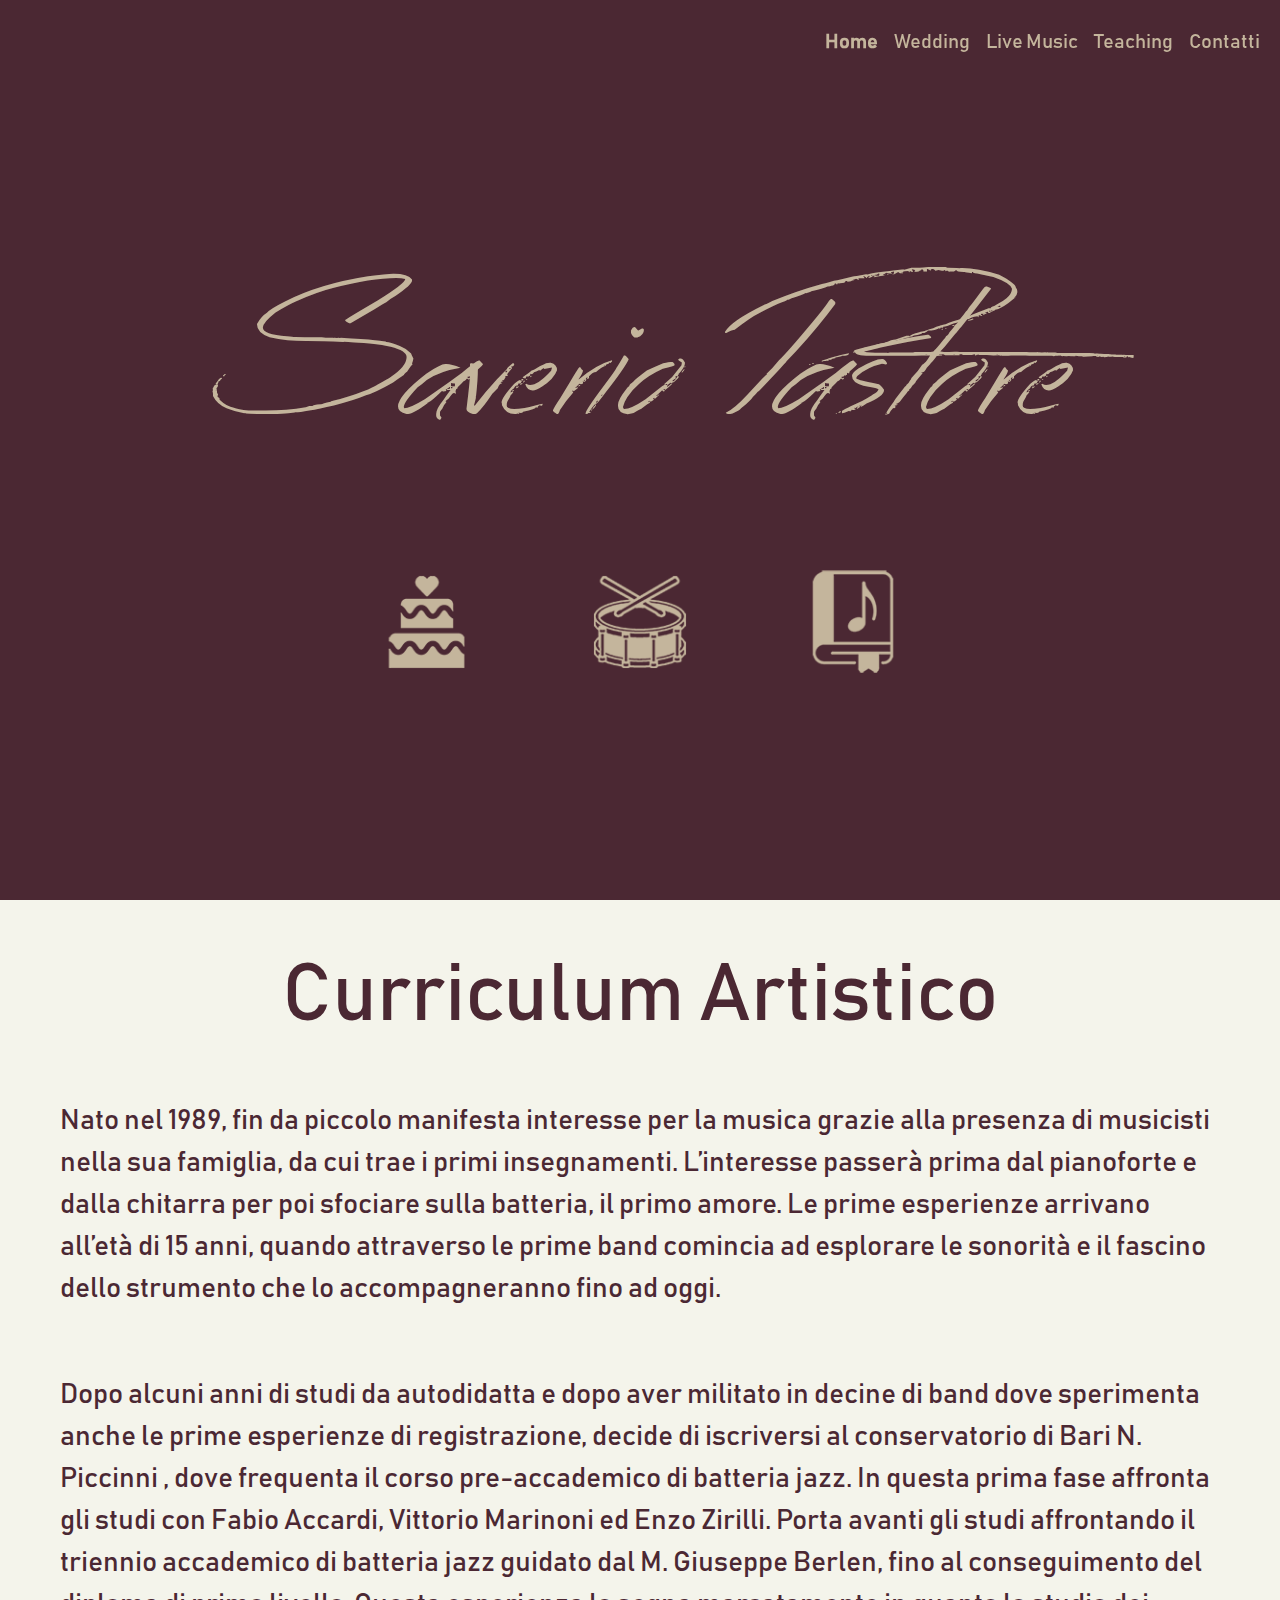
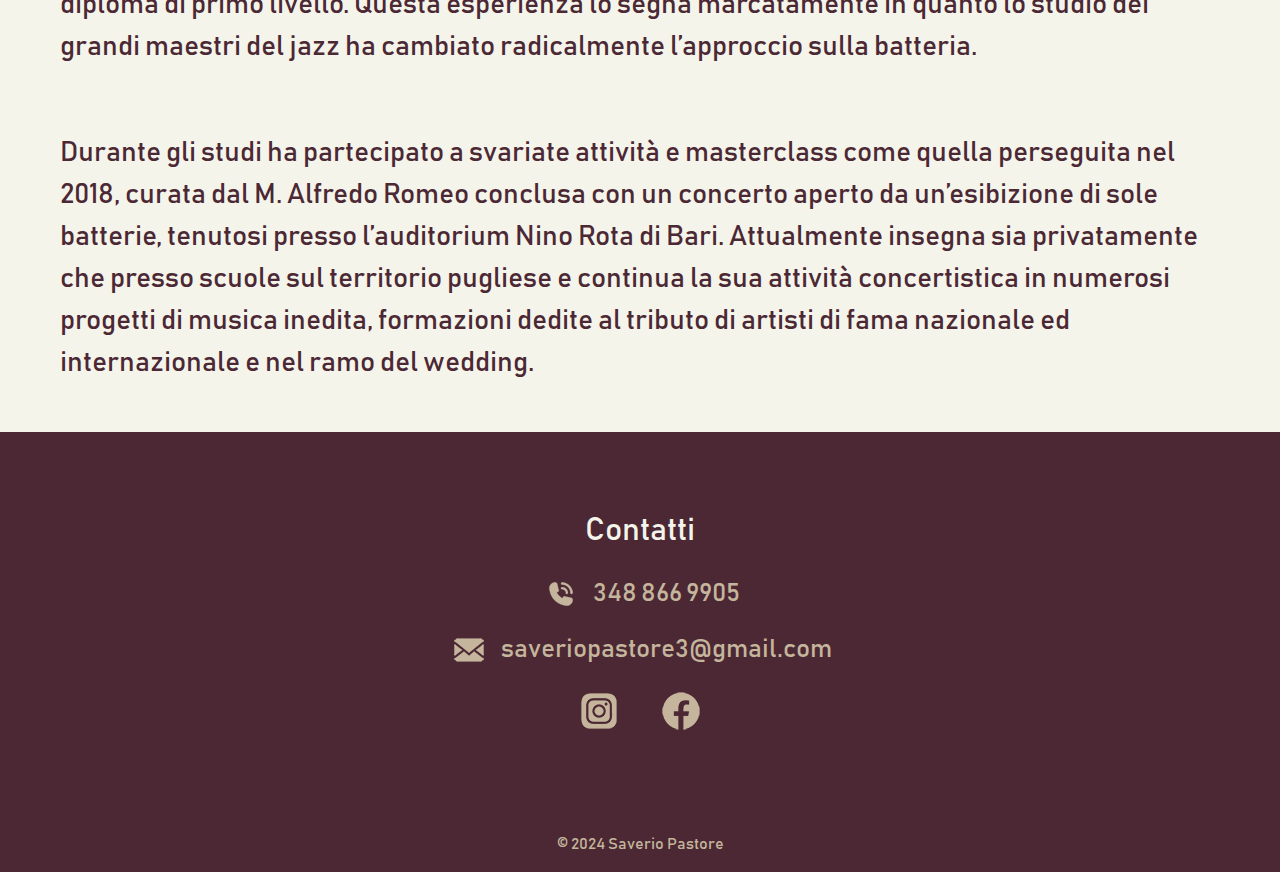
==== index.html @ 5670d7b3 "inizio miglioramento navbar (sfondo mobile)" ====
<!DOCTYPE html>
<html lang="it">
  <head>
    <meta charset="utf-8" />
    <meta name="viewport" content="width=device-width, initial-scale=1" />
    <title>Saverio Pastore</title>
    <!-- BOOTSTRAP CSS -->
    <link
      href="https://cdn.jsdelivr.net/npm/bootstrap@5.3.3/dist/css/bootstrap.min.css"
      rel="stylesheet"
      integrity="sha384-QWTKZyjpPEjISv5WaRU9OFeRpok6YctnYmDr5pNlyT2bRjXh0JMhjY6hW+ALEwIH"
      crossorigin="anonymous"
    />
    <!-- AOS CSS -->
    <link href="https://unpkg.com/aos@2.3.1/dist/aos.css" rel="stylesheet" />
    <!-- MY CSS -->
    <link rel="stylesheet" href="style.css" />
  </head>
  <body>
    <!-- NAVBAR -->
    <nav
      class="navbar navbar-expand-lg fixed-top transition"
      id="navbar"
      data-bs-theme="dark"
    >
      <div class="container-fluid">
        <a
          class="navbar-brand title transition-short fs-1 p-0 mt-2 hidden-visibility"
          id="title"
          href="#"
          >Saverio Pastore</a
        >
        <button
          class="navbar-toggler"
          type="button"
          data-bs-toggle="collapse"
          data-bs-target="#navbarSupportedContent"
          aria-controls="navbarSupportedContent"
          aria-expanded="false"
          aria-label="Toggle navigation"
        >
          <span class="navbar-toggler-icon" id="hamburger"></span>
        </button>
        <div class="collapse navbar-collapse" id="navbarSupportedContent">
          <ul class="navbar-nav ms-auto mb-2 mb-lg-0 fs-5 text-end">
            <li class="nav-item">
              <a
                class="nav-link active-custom nav-item-color transition-short"
                aria-current="page"
                href="#"
                id="home"
                >Home</a
              >
            </li>
            <li class="nav-item">
              <a class="nav-link nav-item-color transition-short" href="#"
                >Wedding</a
              >
            </li>
            <li class="nav-item">
              <a class="nav-link nav-item-color transition-short" href="#"
                >Live Music</a
              >
            </li>
            <li class="nav-item">
              <a
                class="nav-link nav-item-color transition-short"
                href="./teaching.html"
                >Teaching</a
              >
            </li>
            <li class="nav-item">
              <a
                class="nav-link nav-item-color transition-short"
                href="#contatti"
                >Contatti</a
              >
            </li>
          </ul>
        </div>
      </div>
    </nav>
    <!-- FINE NAVBAR -->
    <main>
      <!-- HEADER -->
      <header
        class="container-fluid vh-100 d-flex flex-column justify-content-center overflow-hidden"
      >
        <div class="row" data-aos="zoom-in" data-aos-duration="3000">
          <h1 class="title title-header text-center p-5">Saverio Pastore</h1>
        </div>
        <div class="row justify-content-center">
          <div
            class="col-2 h-100"
            data-aos="fade-right"
            data-aos-duration="3000"
          >
            <a href="#" class="d-flex justify-content-center"
              ><img
                src="./media/1.png"
                alt="logo torta nuziale"
                class="logo-custom transition-short"
            /></a>
          </div>
          <div class="col-2 h-100" data-aos="fade-up" data-aos-duration="3000">
            <a href="#" class="d-flex justify-content-center"
              ><img
                src="./media/2.png"
                alt="logo batteria"
                class="logo-custom transition-short"
            /></a>
          </div>
          <div
            class="col-2 h-100"
            data-aos="fade-left"
            data-aos-duration="3000"
          >
            <a href="./teaching.html" class="d-flex justify-content-center"
              ><img
                src="./media/3.png"
                alt="logo libro"
                class="logo-custom transition-short"
            /></a>
          </div>
        </div>
      </header>
      <!-- FINE HEADER -->

      <!-- CURRICULUM ARTISTICO -->
      <section class="container-fluid section-white-custom">
        <h2 class="section-title p-5">Curriculum Artistico</h2>
        <p class="px-5 section-paragraph">
          Nato nel 1989, fin da piccolo manifesta interesse per la musica grazie
          alla presenza di musicisti nella sua famiglia, da cui trae i primi
          insegnamenti. L’interesse passerà prima dal pianoforte e dalla
          chitarra per poi sfociare sulla batteria, il primo amore. Le prime
          esperienze arrivano all’età di 15 anni, quando attraverso le prime
          band comincia ad esplorare le sonorità e il fascino dello strumento
          che lo accompagneranno fino ad oggi.
        </p>
        <p class="p-5 section-paragraph">
          Dopo alcuni anni di studi da autodidatta e dopo aver militato in
          decine di band dove sperimenta anche le prime esperienze di
          registrazione, decide di iscriversi al conservatorio di Bari N.
          Piccinni , dove frequenta il corso pre-accademico di batteria jazz. In
          questa prima fase affronta gli studi con Fabio Accardi, Vittorio
          Marinoni ed Enzo Zirilli. Porta avanti gli studi affrontando il
          triennio accademico di batteria jazz guidato dal M. Giuseppe Berlen,
          fino al conseguimento del diploma di primo livello. Questa esperienza
          lo segna marcatamente in quanto lo studio dei grandi maestri del jazz
          ha cambiato radicalmente l’approccio sulla batteria.
        </p>
        <p class="px-5 pb-5 section-paragraph">
          Durante gli studi ha partecipato a svariate attività e masterclass
          come quella perseguita nel 2018, curata dal M. Alfredo Romeo conclusa
          con un concerto aperto da un’esibizione di sole batterie, tenutosi
          presso l’auditorium Nino Rota di Bari. Attualmente insegna sia
          privatamente che presso scuole sul territorio pugliese e continua la
          sua attività concertistica in numerosi progetti di musica inedita,
          formazioni dedite al tributo di artisti di fama nazionale ed
          internazionale e nel ramo del wedding.
        </p>
      </section>
      <!-- FINE CURRICULUM ARTISTICO -->
    </main>

    <!-- FOOTER -->
    <footer class="container-fluid">
      <div class="row p-5 text-md-center justify-content-evenly">
        <h3 class="title-footer p-3 fs-2" id="contatti">Contatti</h3>
        <p class="p-contatti-footer">
          <img
            src="./media/phone.png"
            alt="logo telefono"
            class="logo-footer"
          />
          <a href="tel:3488669905" class="contatti-footer transition-short ms-2"
            >348 866 9905</a
          >
        </p>
        <p class="p-contatti-footer">
          <img src="./media/mail.png" alt="logo mail" class="logo-footer" />
          <a
            href="mailto:saveriopastore3@gmail.com"
            class="contatti-footer transition-short ms-2"
            >saveriopastore3@gmail.com</a
          >
        </p>
        <div class="col-12 d-flex justify-content-center">
          <a
            href="https://www.instagram.com/saveriopastore_?igsh=NGF2MHB6b3NyZGtm"
            target="_blank"
            ><img
              src="./media/instagram.png"
              alt="logo instagram"
              class="logo-social transition-short px-3"
          /></a>
          <a href="https://www.facebook.com/share/15gto9cTBA/" target="_blank"
            ><img
              src="./media/facebook.png"
              alt="logo facebook"
              class="logo-social transition-short px-3"
          /></a>
        </div>
      </div>

      <div class="row text-center mt-5">
        <p class="copyright-color">© 2024 Saverio Pastore</p>
      </div>
    </footer>
    <!-- FINE FOOTER -->

    <!-- BOOTSTRAP JS -->
    <script
      src="https://cdn.jsdelivr.net/npm/bootstrap@5.3.3/dist/js/bootstrap.bundle.min.js"
      integrity="sha384-YvpcrYf0tY3lHB60NNkmXc5s9fDVZLESaAA55NDzOxhy9GkcIdslK1eN7N6jIeHz"
      crossorigin="anonymous"
    ></script>
    <!-- AOS JS -->
    <script src="https://unpkg.com/aos@2.3.1/dist/aos.js"></script>
    <script>
      AOS.init();
    </script>
    <!-- MY JS -->
    <script src="main.js"></script>
  </body>
</html>
---- style.css ----
:root {
  --color-primary: #4b2833;
  --color-primary-transparent: #4b2833c0;
  --color-secondary: #f4f4eb;
  --color-accent: #c4b59c;
}

@font-face {
  font-family: "Across the Road";
  src: url("assets/fonts/Across_the_Road.woff2") format("woff2");
  font-weight: normal;
  font-style: normal;
}

@font-face {
  font-family: "Bahnschrift";
  src: url("assets/fonts/Bahnschrift.woff2") format("woff2");
  font-weight: normal;
  font-style: normal;
}

* {
  font-family: "Bahnschrift", sans-serif;
}

body {
  background-color: var(--color-primary);
  color: var(--color-secondary);
}

.transition {
  transition: 1.5s;
}

.transition-short {
  transition: 0.5s;
}

/* NAVBAR */
.nav-scrolled {
  margin: 5vh 10vw;
  border: 2px solid var(--color-accent);
  border-radius: 20px;
  backdrop-filter: blur(7px);
  /* background-color: rgba(0, 0, 0, 0.5); */
  background-color: var(--color-primary-transparent);
}

.title {
  font-family: "Across the Road";
  color: var(--color-accent);
}

.title:hover {
  color: var(--color-secondary);
}

.nav-item-color {
  color: var(--color-accent) !important;
}

.active-custom {
  font-weight: bold;
}

.nav-item-color:hover {
  color: var(--color-secondary) !important;
}

.nav-section-custom {
  color: var(--color-primary);
}

.nav-section-custom-2 {
  color: var(--color-accent);
}

.nav-section-custom:hover {
  color: var(--color-accent);
}

.nav-section-custom-2:hover {
  color: var(--color-secondary);
}

.hidden-visibility {
  opacity: 0;
  visibility: hidden;
  transition: opacity 0.5s ease-in-out, visibility 0s linear 0.5s;
}

.visible-visibility {
  opacity: 1;
  visibility: visible;
  transition: opacity 0.5s ease-in-out;
}

/* HEADER */
.title-header {
  font-size: 12.5rem;
}

.logo-custom {
  width: 9rem;
}

.logo-custom:hover {
  transform: scale(0.9);
}

.contatti-colore {
  color: var(--color-accent);
}

/* CV */
.section-white-custom {
  background-color: var(--color-secondary);
  color: var(--color-primary);
  min-height: 100vh;
}

.section-title {
  font-size: 5rem;
  text-align: center;
}

.section-paragraph {
  font-size: 1.75rem;
}

/* TEACHING */
.padding-top {
  padding-top: 6rem;
}

.list-custom {
  list-style: none;
}

/* FOOTER */
.title-footer {
  color: var(--color-secondary);
}
.contatti-footer {
  text-decoration: none;
  color: var(--color-accent);
}

.contatti-footer:hover {
  text-decoration: none;
  color: var(--color-secondary);
}

.p-contatti-footer {
  font-size: 1.6rem;
}

.logo-social:hover {
  transform: scale(0.9);
}

.copyright-color {
  color: var(--color-accent);
}

@media screen and (max-width: 992px) {
  /* NAVBAR */
  .nav-scrolled {
    margin: 0vh 0vw;
    border: 0px solid var(--color-accent);
    border-radius: 0px;
    backdrop-filter: blur(7px);
    background-color: var(--color-primary-transparent);
  }

  /* HEADER */
  .title-header {
    font-size: 4rem;
  }

  .logo-custom {
    width: 3rem;
  }

  /* CV */
  .section-title {
    font-size: 1.6rem;
    text-align: start;
  }

  .section-paragraph {
    font-size: 1rem;
  }

  /* FOOTER */
  .logo-footer {
    width: 30px;
  }

  .p-contatti-footer {
    font-size: 1rem;
  }
}
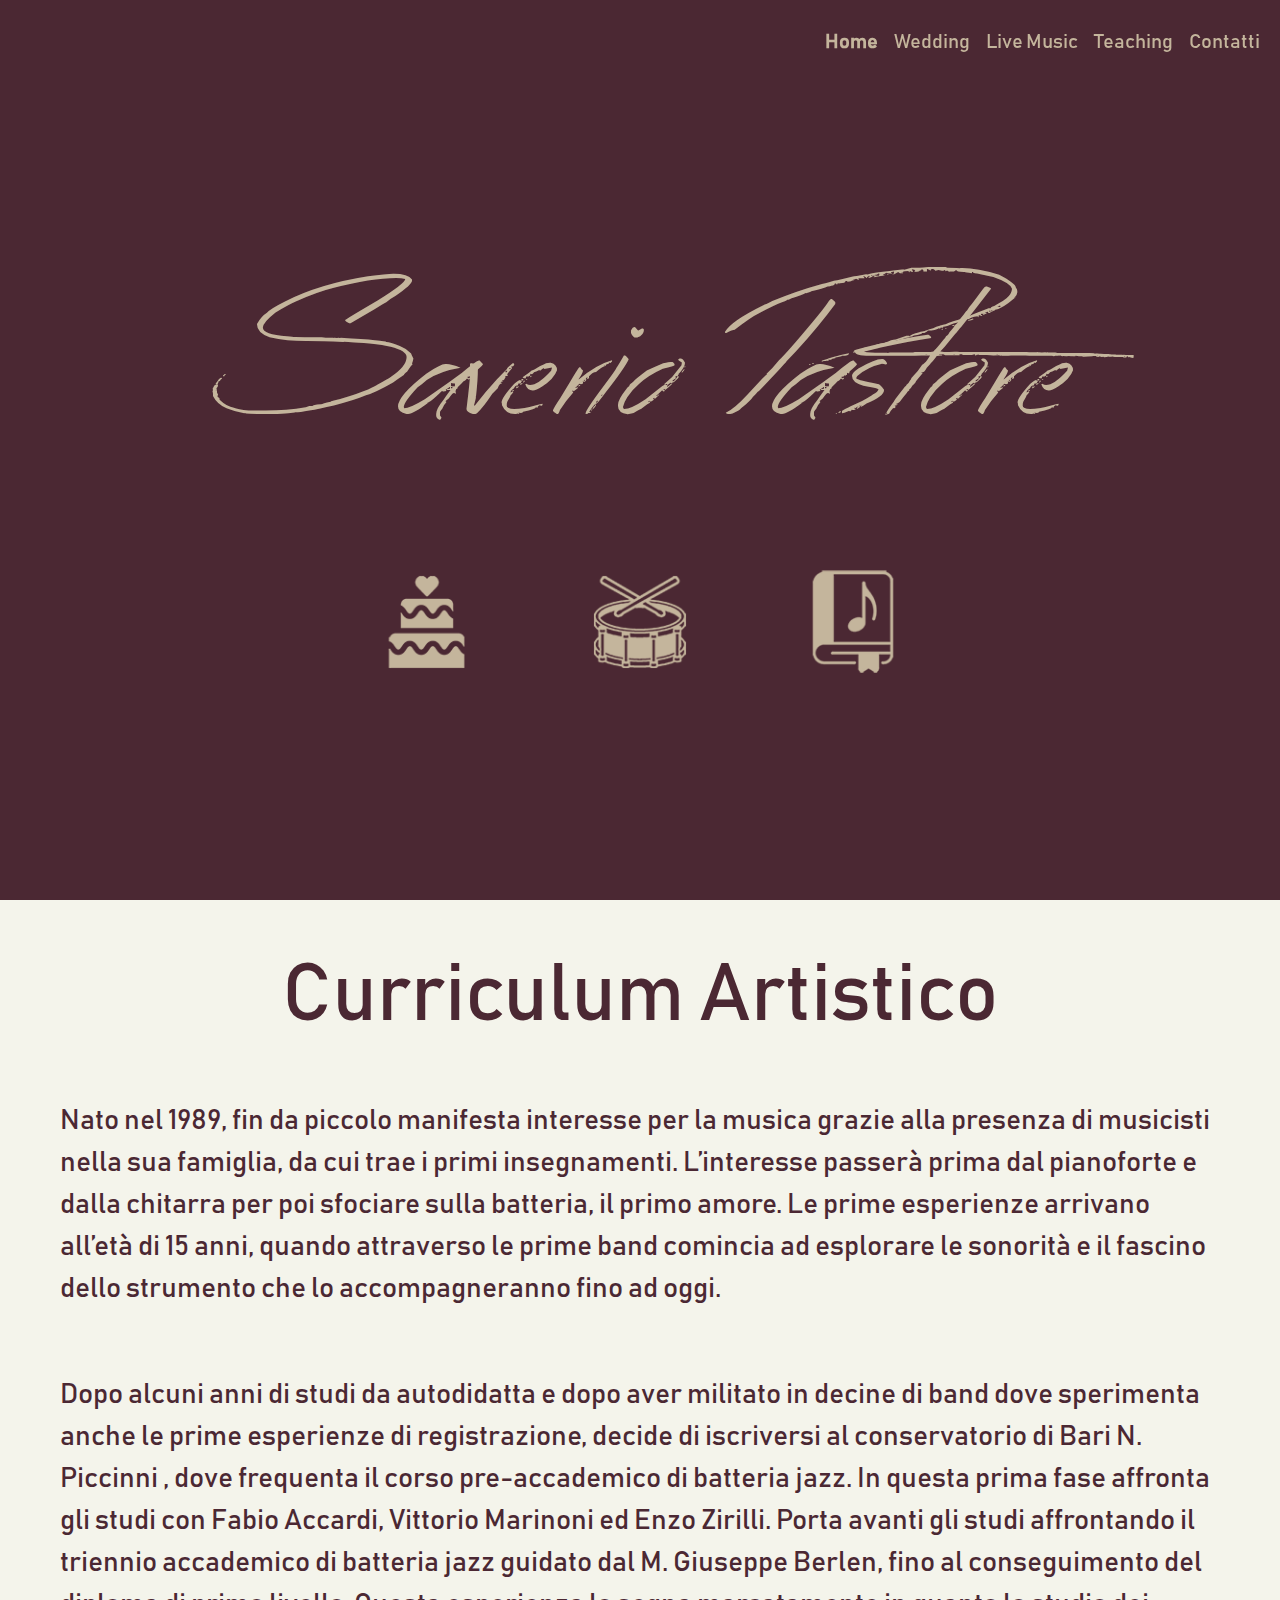
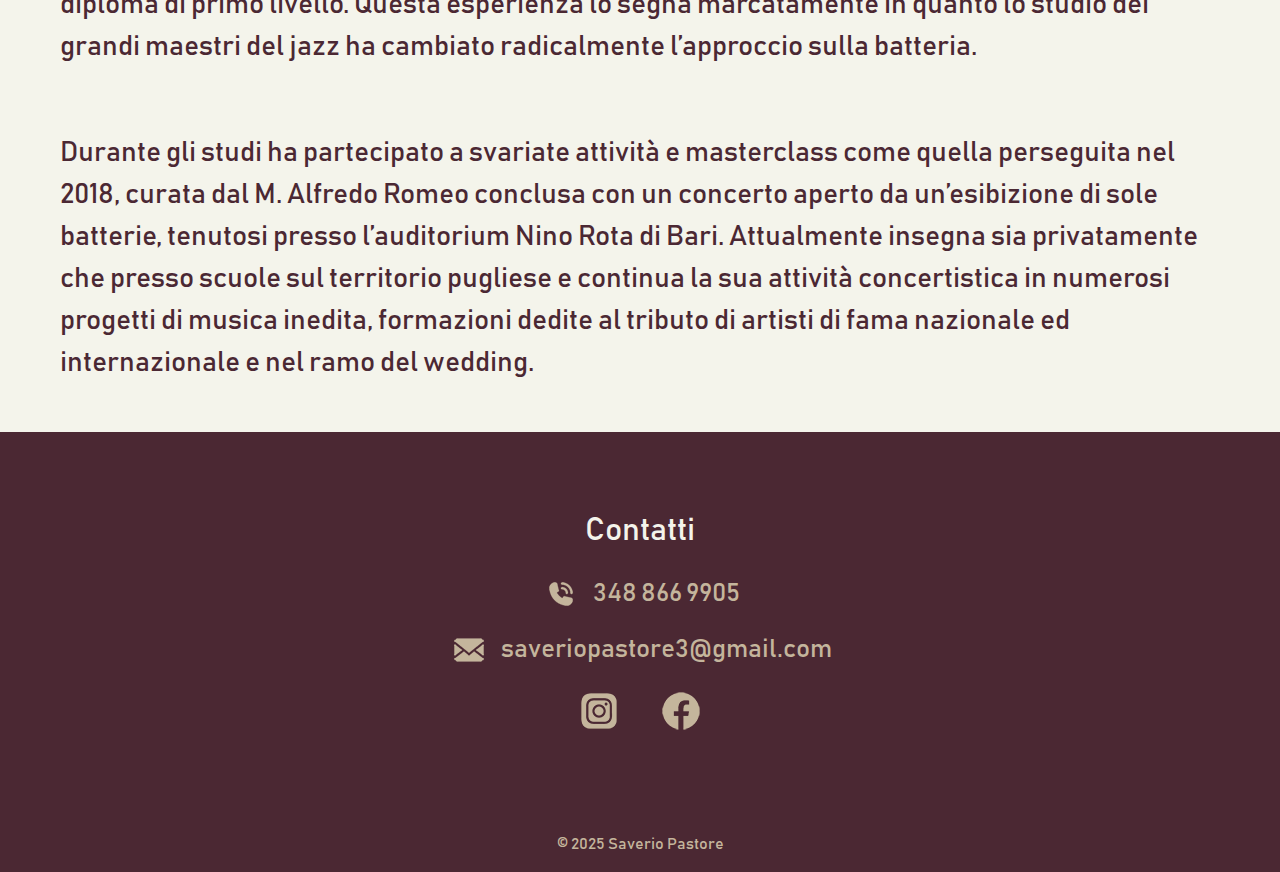
==== commit 6c07d1bb: "navbar migliorata" ====
--- a/index.html
+++ b/index.html
@@ -19,13 +19,13 @@
   <body>
     <!-- NAVBAR -->
     <nav
-      class="navbar navbar-expand-lg fixed-top transition"
+      class="navbar navbar-expand-lg navbar-home fixed-top transition"
       id="navbar"
       data-bs-theme="dark"
     >
       <div class="container-fluid">
         <a
-          class="navbar-brand title transition-short fs-1 p-0 mt-2 hidden-visibility"
+          class="navbar-brand title title-home fs-1 p-0 mt-2 hidden-visibility transition-short"
           id="title"
           href="#"
           >Saverio Pastore</a
@@ -87,7 +87,7 @@
         class="container-fluid vh-100 d-flex flex-column justify-content-center overflow-hidden"
       >
         <div class="row" data-aos="zoom-in" data-aos-duration="3000">
-          <h1 class="title title-header text-center p-5">Saverio Pastore</h1>
+          <h1 class="title-header text-center p-5">Saverio Pastore</h1>
         </div>
         <div class="row justify-content-center">
           <div
@@ -205,7 +205,7 @@
       </div>
 
       <div class="row text-center mt-5">
-        <p class="copyright-color">© 2024 Saverio Pastore</p>
+        <p class="copyright-color">© 2025 Saverio Pastore</p>
       </div>
     </footer>
     <!-- FINE FOOTER -->
--- a/style.css
+++ b/style.css
@@ -42,45 +42,18 @@
   border: 2px solid var(--color-accent);
   border-radius: 20px;
   backdrop-filter: blur(7px);
-  /* background-color: rgba(0, 0, 0, 0.5); */
   background-color: var(--color-primary-transparent);
 }
 
 .title {
   font-family: "Across the Road";
   color: var(--color-accent);
-}
-
-.title:hover {
-  color: var(--color-secondary);
-}
-
-.nav-item-color {
-  color: var(--color-accent) !important;
-}
-
-.active-custom {
-  font-weight: bold;
-}
-
-.nav-item-color:hover {
-  color: var(--color-secondary) !important;
-}
-
-.nav-section-custom {
-  color: var(--color-primary);
-}
-
-.nav-section-custom-2 {
-  color: var(--color-accent);
-}
-
-.nav-section-custom:hover {
-  color: var(--color-accent);
-}
-
-.nav-section-custom-2:hover {
-  color: var(--color-secondary);
+  transition: color 0.5s ease-in-out;
+}
+
+.title-home:hover {
+  color: var(--color-secondary);
+  transition: color 0.5s ease-in-out;
 }
 
 .hidden-visibility {
@@ -95,8 +68,42 @@
   transition: opacity 0.5s ease-in-out;
 }
 
+.nav-item-color {
+  color: var(--color-accent) !important;
+}
+
+.active-custom {
+  font-weight: bold;
+}
+
+.nav-item-color:hover {
+  color: var(--color-secondary) !important;
+}
+
+.nav-section-custom {
+  color: var(--color-primary);
+}
+
+.nav-section-custom-2 {
+  color: var(--color-accent);
+}
+
+.nav-section-custom:hover {
+  color: var(--color-accent);
+}
+
+.nav-section-custom-2:visited {
+  color: var(--color-accent);
+}
+
+.nav-section-custom-2:hover {
+  color: var(--color-primary);
+}
+
 /* HEADER */
 .title-header {
+  font-family: "Across the Road";
+  color: var(--color-accent);
   font-size: 12.5rem;
 }
 
@@ -173,6 +180,11 @@
     background-color: var(--color-primary-transparent);
   }
 
+  .mobile-opacity {
+    backdrop-filter: blur(7px);
+    background-color: var(--color-primary-transparent);
+  }
+
   /* HEADER */
   .title-header {
     font-size: 4rem;
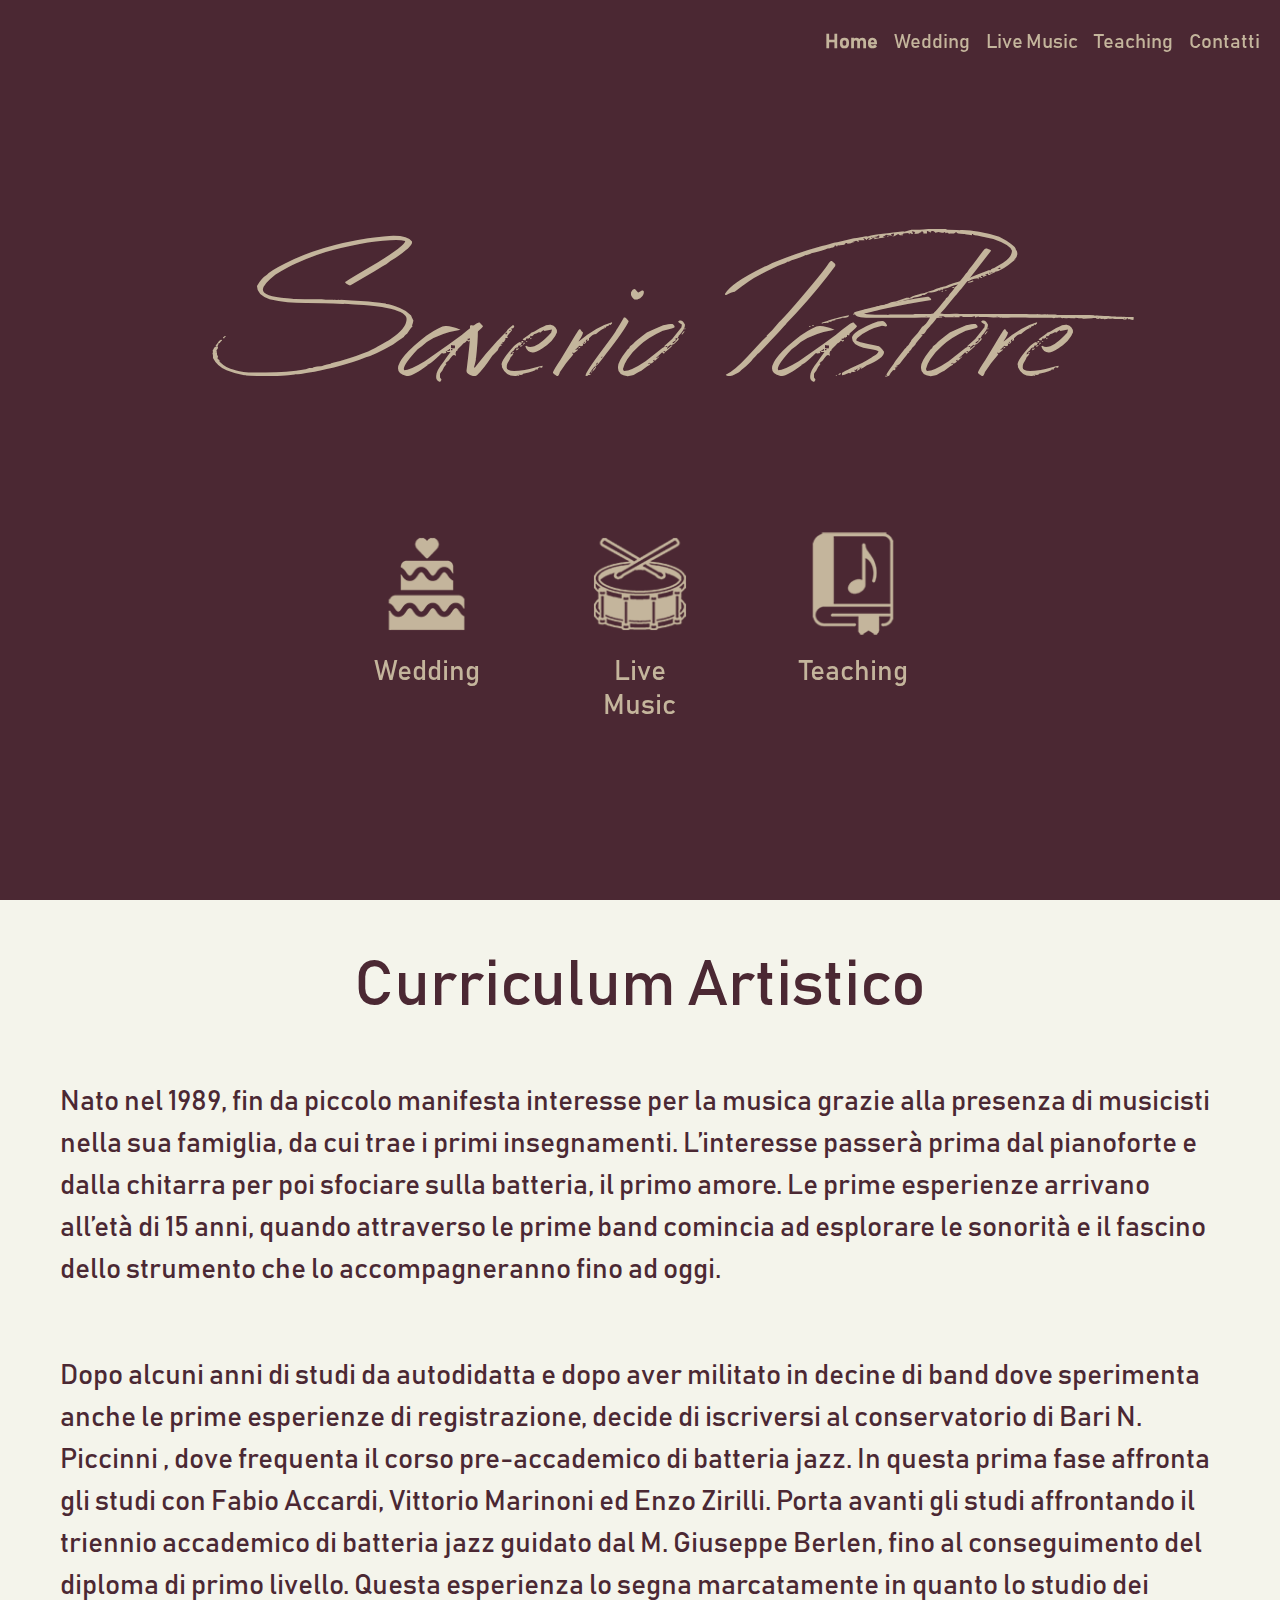
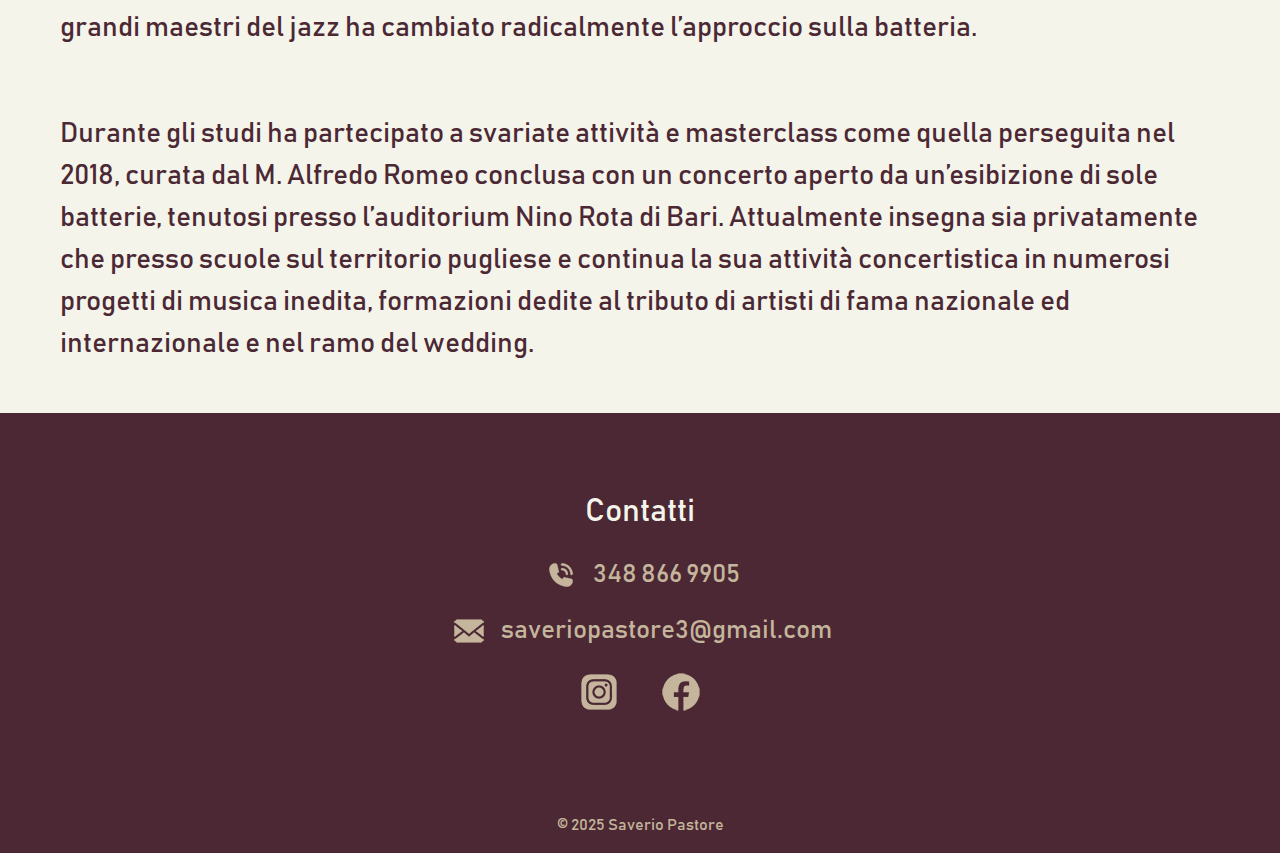
==== commit 18c3b507: "aggiunte tutte le pagine e migliorata la navbar" ====
--- a/index.html
+++ b/index.html
@@ -53,12 +53,16 @@
               >
             </li>
             <li class="nav-item">
-              <a class="nav-link nav-item-color transition-short" href="#"
+              <a
+                class="nav-link nav-item-color transition-short"
+                href="./wedding.html"
                 >Wedding</a
               >
             </li>
             <li class="nav-item">
-              <a class="nav-link nav-item-color transition-short" href="#"
+              <a
+                class="nav-link nav-item-color transition-short"
+                href="./live_music.html"
                 >Live Music</a
               >
             </li>
@@ -91,36 +95,48 @@
         </div>
         <div class="row justify-content-center">
           <div
-            class="col-2 h-100"
+            class="col-2 h-100 px-5"
             data-aos="fade-right"
             data-aos-duration="3000"
           >
-            <a href="#" class="d-flex justify-content-center"
+            <a
+              href="./wedding.html"
+              class="d-flex flex-column justify-content-center align-items-center scale-transition transition-short text-decoration-none"
               ><img
                 src="./media/1.png"
                 alt="logo torta nuziale"
-                class="logo-custom transition-short"
-            /></a>
+                class="logo-custom"
+              />
+              <h3 class="text-center title-logo">Wedding</h3>
+            </a>
           </div>
-          <div class="col-2 h-100" data-aos="fade-up" data-aos-duration="3000">
-            <a href="#" class="d-flex justify-content-center"
+          <div
+            class="col-2 h-100 px-5"
+            data-aos="fade-up"
+            data-aos-duration="3000"
+          >
+            <a
+              href="./live_music.html"
+              class="d-flex flex-column justify-content-center align-items-center scale-transition transition-short text-decoration-none"
               ><img
                 src="./media/2.png"
                 alt="logo batteria"
-                class="logo-custom transition-short"
-            /></a>
+                class="logo-custom"
+              />
+              <h3 class="text-center title-logo">Live Music</h3>
+            </a>
           </div>
           <div
-            class="col-2 h-100"
+            class="col-2 h-100 px-5"
             data-aos="fade-left"
             data-aos-duration="3000"
           >
-            <a href="./teaching.html" class="d-flex justify-content-center"
-              ><img
-                src="./media/3.png"
-                alt="logo libro"
-                class="logo-custom transition-short"
-            /></a>
+            <a
+              href="./teaching.html"
+              class="d-flex flex-column justify-content-center align-items-center scale-transition transition-short text-decoration-none"
+              ><img src="./media/3.png" alt="logo libro" class="logo-custom" />
+              <h3 class="text-center title-logo">Teaching</h3>
+            </a>
           </div>
         </div>
       </header>
--- a/style.css
+++ b/style.css
@@ -1,8 +1,10 @@
 :root {
   --color-primary: #4b2833;
   --color-primary-transparent: #4b2833c0;
+  --color-primary-transparent2: #4b283323;
   --color-secondary: #f4f4eb;
   --color-accent: #c4b59c;
+  --color-accent-transparent: #c4b59cc0;
 }
 
 @font-face {
@@ -45,6 +47,14 @@
   background-color: var(--color-primary-transparent);
 }
 
+.nav-scrolled-2 {
+  margin: 5vh 10vw;
+  border: 2px solid var(--color-accent);
+  border-radius: 20px;
+  backdrop-filter: blur(7px);
+  background-color: var(--color-primary-transparent2);
+}
+
 .title {
   font-family: "Across the Road";
   color: var(--color-accent);
@@ -93,11 +103,11 @@
 }
 
 .nav-section-custom-2:visited {
-  color: var(--color-accent);
+  color: var(--color-primary);
 }
 
 .nav-section-custom-2:hover {
-  color: var(--color-primary);
+  color: var(--color-accent);
 }
 
 /* HEADER */
@@ -111,11 +121,15 @@
   width: 9rem;
 }
 
-.logo-custom:hover {
+.scale-transition:hover {
   transform: scale(0.9);
 }
 
 .contatti-colore {
+  color: var(--color-accent);
+}
+
+.title-logo {
   color: var(--color-accent);
 }
 
@@ -127,7 +141,7 @@
 }
 
 .section-title {
-  font-size: 5rem;
+  font-size: 4rem;
   text-align: center;
 }
 
@@ -185,13 +199,23 @@
     background-color: var(--color-primary-transparent);
   }
 
+  .mobile-opacity-2 {
+    backdrop-filter: blur(7px);
+    background-color: var(--color-primary-transparent2);
+  }
+
   /* HEADER */
   .title-header {
-    font-size: 4rem;
+    font-size: 3rem;
   }
 
   .logo-custom {
     width: 3rem;
+  }
+
+  .title-logo {
+    font-size: 9px;
+    width: 100px;
   }
 
   /* CV */
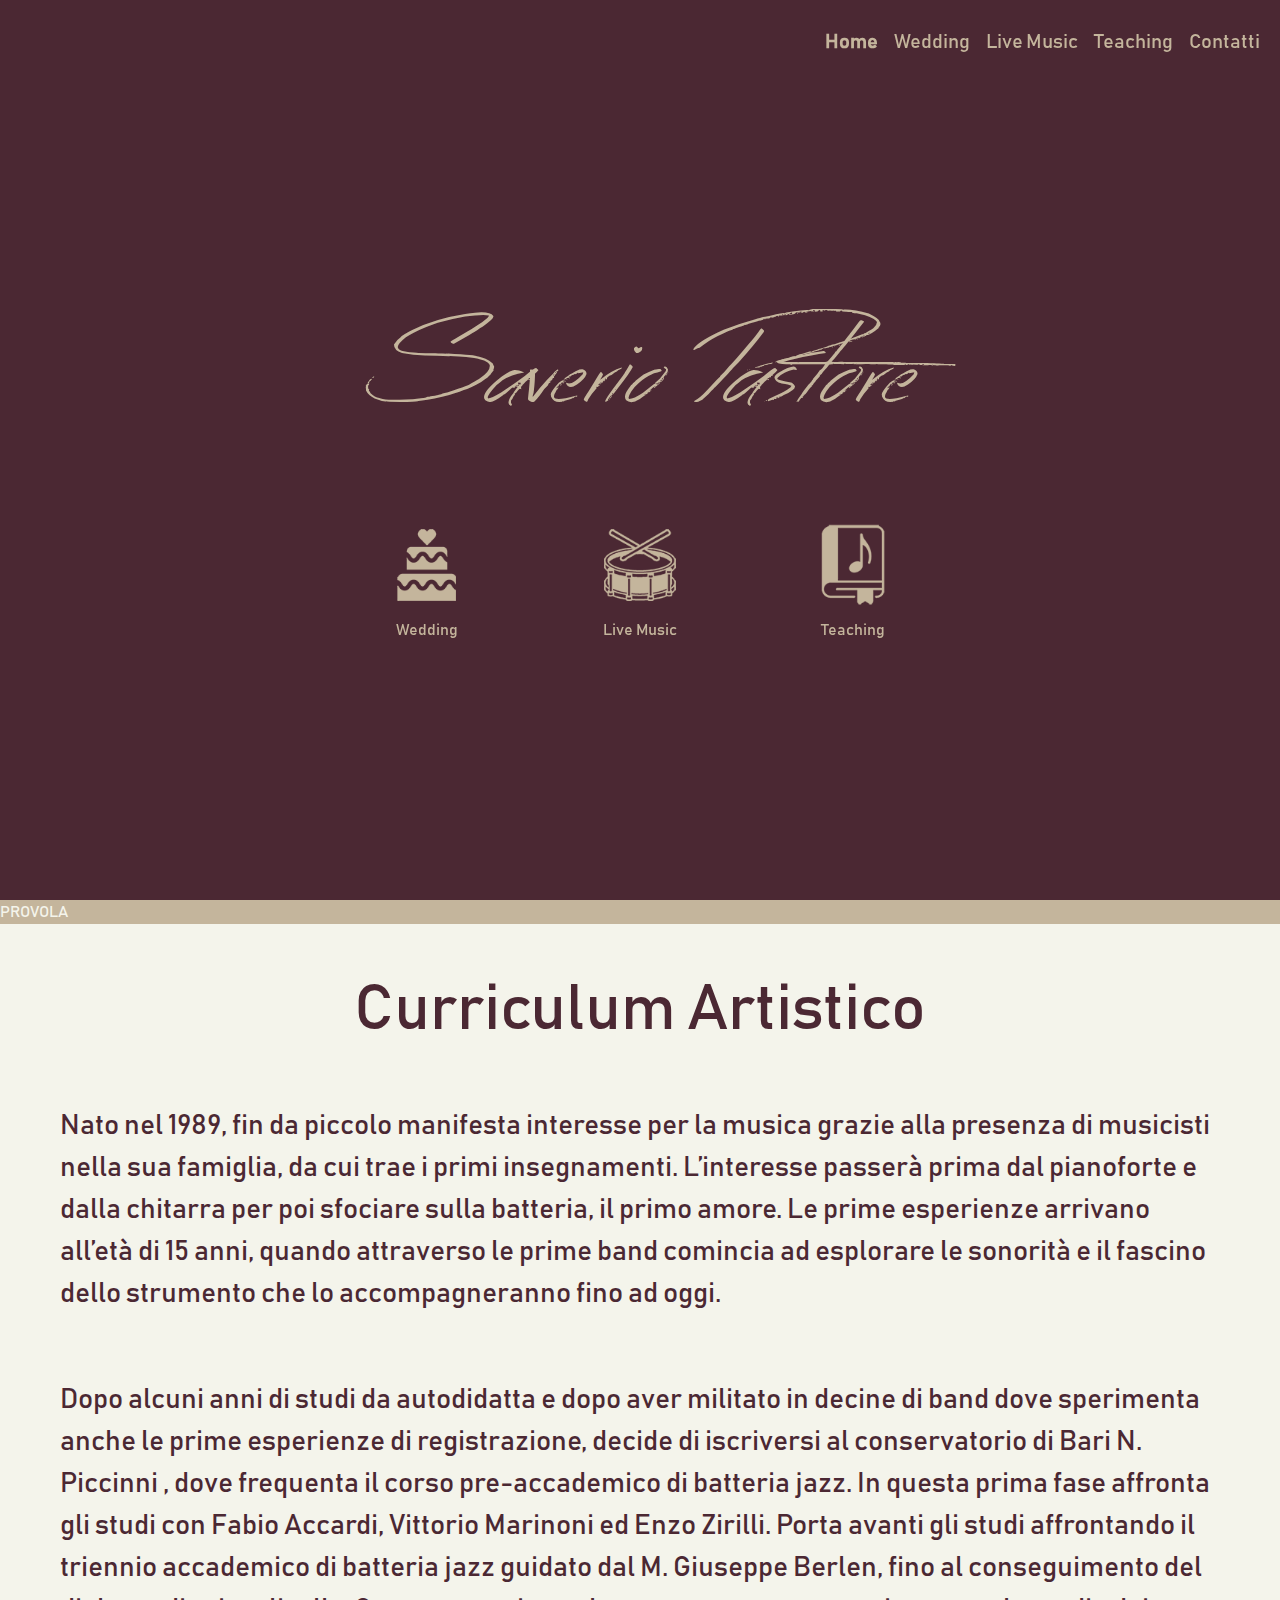
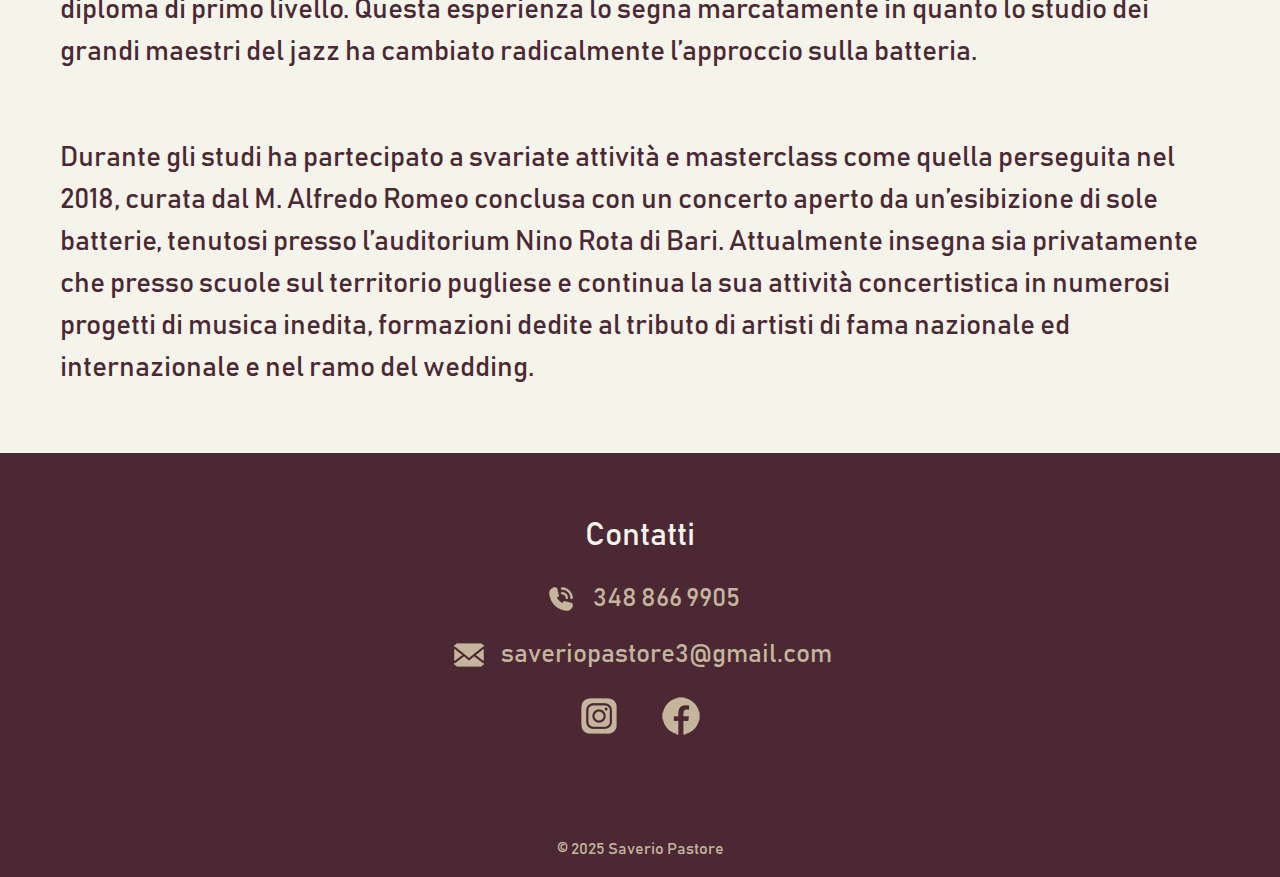
==== commit aba75da5: "modifiche effettuate col cliente" ====
--- a/index.html
+++ b/index.html
@@ -88,15 +88,15 @@
     <main>
       <!-- HEADER -->
       <header
-        class="container-fluid vh-100 d-flex flex-column justify-content-center overflow-hidden"
+        class="container-fluid vh-100 d-flex flex-column justify-content-center overflow-hidden bg-1"
       >
         <div class="row" data-aos="zoom-in" data-aos-duration="3000">
           <h1 class="title-header text-center p-5">Saverio Pastore</h1>
         </div>
         <div class="row justify-content-center">
           <div
-            class="col-2 h-100 px-5"
-            data-aos="fade-right"
+            class="col-12 col-md-2 h-md-100 px-5 m-2 m-md-0"
+            data-aos="fade-up"
             data-aos-duration="3000"
           >
             <a
@@ -111,7 +111,7 @@
             </a>
           </div>
           <div
-            class="col-2 h-100 px-5"
+            class="col-12 col-md-2 h-md-100 px-5 m-2 m-md-0"
             data-aos="fade-up"
             data-aos-duration="3000"
           >
@@ -127,8 +127,8 @@
             </a>
           </div>
           <div
-            class="col-2 h-100 px-5"
-            data-aos="fade-left"
+            class="col-12 col-md-2 h-md-100 px-5 m-2 m-md-0"
+            data-aos="fade-up"
             data-aos-duration="3000"
           >
             <a
@@ -141,6 +141,8 @@
         </div>
       </header>
       <!-- FINE HEADER -->
+
+      <div class="bg-3">PROVOLA</div>
 
       <!-- CURRICULUM ARTISTICO -->
       <section class="container-fluid section-white-custom">
@@ -181,7 +183,7 @@
     </main>
 
     <!-- FOOTER -->
-    <footer class="container-fluid">
+    <footer class="container-fluid bg-1">
       <div class="row p-5 text-md-center justify-content-evenly">
         <h3 class="title-footer p-3 fs-2" id="contatti">Contatti</h3>
         <p class="p-contatti-footer">
--- a/style.css
+++ b/style.css
@@ -26,8 +26,32 @@
 }
 
 body {
+  background-color: var(--color-secondary);
+  color: var(--color-secondary);
+}
+
+.bg-1 {
   background-color: var(--color-primary);
-  color: var(--color-secondary);
+}
+
+.bg-2 {
+  background-color: var(--color-secondary);
+}
+
+.bg-3 {
+  background-color: var(--color-accent);
+}
+
+.text-color-1 {
+  color: var(--color-primary);
+}
+
+.text-color-2 {
+  color: var(--color-secondary);
+}
+
+.text-color-3 {
+  color: var(--color-accent);
 }
 
 .transition {
@@ -114,11 +138,11 @@
 .title-header {
   font-family: "Across the Road";
   color: var(--color-accent);
-  font-size: 12.5rem;
+  font-size: 8rem;
 }
 
 .logo-custom {
-  width: 9rem;
+  width: 7rem;
 }
 
 .scale-transition:hover {
@@ -131,6 +155,7 @@
 
 .title-logo {
   color: var(--color-accent);
+  font-size: 1rem;
 }
 
 /* CV */
@@ -149,6 +174,11 @@
   font-size: 1.75rem;
 }
 
+/* WEDDING */
+.marks-video {
+  width: 80%;
+}
+
 /* TEACHING */
 .padding-top {
   padding-top: 6rem;
@@ -156,6 +186,11 @@
 
 .list-custom {
   list-style: none;
+}
+
+/* LIVE MUSIC */
+.shadow-custom {
+  box-shadow: 0px 0px 0px 2px, var(--color-primary-transparent2) 0px 0px 0px 4px;
 }
 
 /* FOOTER */
@@ -206,15 +241,15 @@
 
   /* HEADER */
   .title-header {
-    font-size: 3rem;
+    font-size: 4rem;
   }
 
   .logo-custom {
-    width: 3rem;
+    width: 7rem;
   }
 
   .title-logo {
-    font-size: 9px;
+    font-size: 1.2rem;
     width: 100px;
   }
 
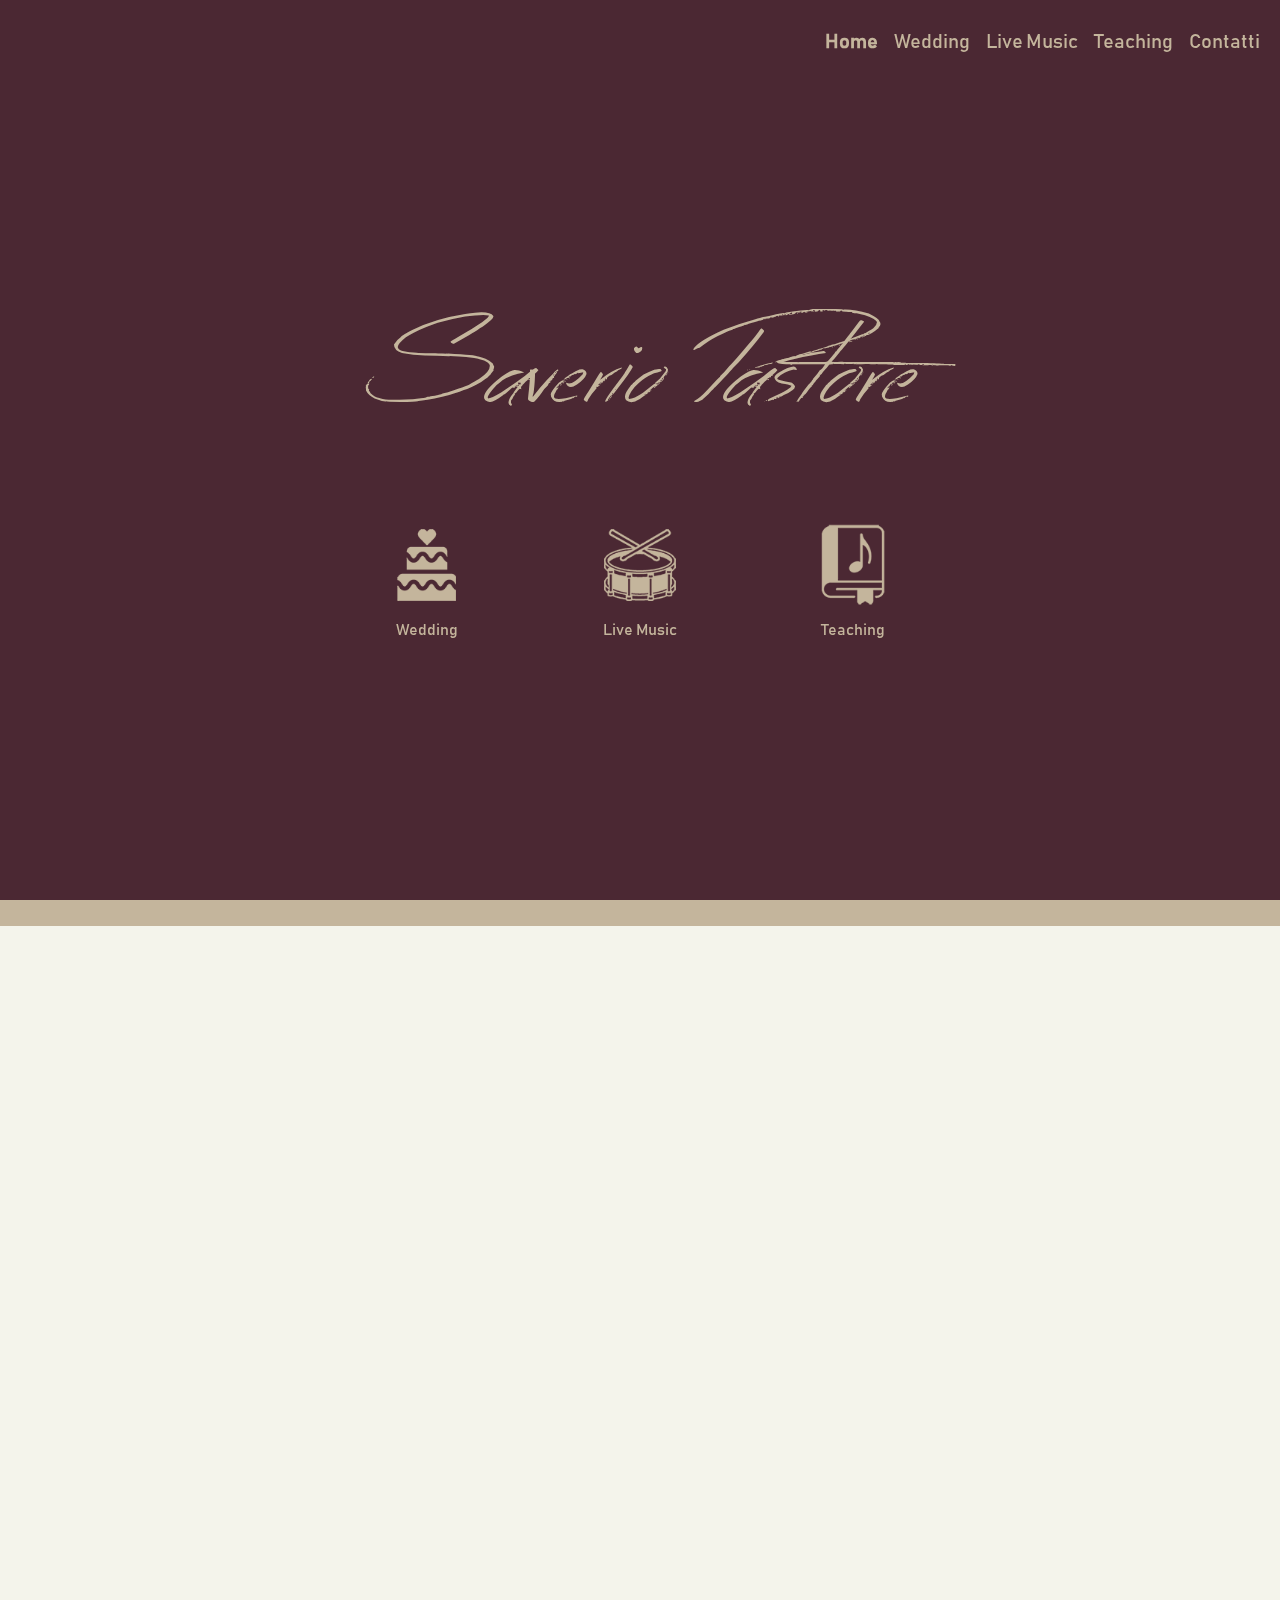
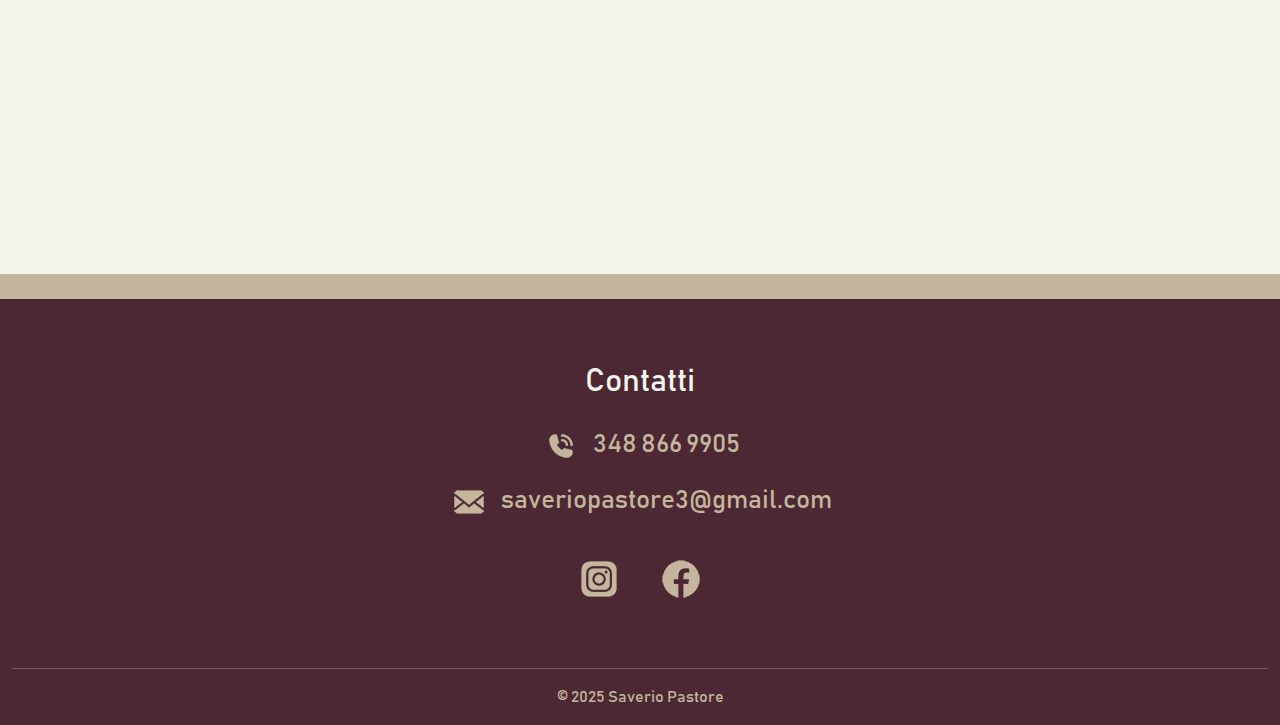
==== commit 72552e09: "finalizzata homepage e sistemato footer" ====
--- a/index.html
+++ b/index.html
@@ -142,47 +142,62 @@
       </header>
       <!-- FINE HEADER -->
 
-      <div class="bg-3">PROVOLA</div>
+      <div class="bg-3 striscia"></div>
 
       <!-- CURRICULUM ARTISTICO -->
-      <section class="container-fluid section-white-custom">
+      <section
+        class="container section-white-custom mt-md-5"
+        data-aos="fade-up"
+        data-aos-duration="3000"
+      >
         <h2 class="section-title p-5">Curriculum Artistico</h2>
-        <p class="px-5 section-paragraph">
-          Nato nel 1989, fin da piccolo manifesta interesse per la musica grazie
-          alla presenza di musicisti nella sua famiglia, da cui trae i primi
-          insegnamenti. L’interesse passerà prima dal pianoforte e dalla
-          chitarra per poi sfociare sulla batteria, il primo amore. Le prime
-          esperienze arrivano all’età di 15 anni, quando attraverso le prime
-          band comincia ad esplorare le sonorità e il fascino dello strumento
-          che lo accompagneranno fino ad oggi.
-        </p>
-        <p class="p-5 section-paragraph">
-          Dopo alcuni anni di studi da autodidatta e dopo aver militato in
-          decine di band dove sperimenta anche le prime esperienze di
-          registrazione, decide di iscriversi al conservatorio di Bari N.
-          Piccinni , dove frequenta il corso pre-accademico di batteria jazz. In
-          questa prima fase affronta gli studi con Fabio Accardi, Vittorio
-          Marinoni ed Enzo Zirilli. Porta avanti gli studi affrontando il
-          triennio accademico di batteria jazz guidato dal M. Giuseppe Berlen,
-          fino al conseguimento del diploma di primo livello. Questa esperienza
-          lo segna marcatamente in quanto lo studio dei grandi maestri del jazz
-          ha cambiato radicalmente l’approccio sulla batteria.
-        </p>
-        <p class="px-5 pb-5 section-paragraph">
-          Durante gli studi ha partecipato a svariate attività e masterclass
-          come quella perseguita nel 2018, curata dal M. Alfredo Romeo conclusa
-          con un concerto aperto da un’esibizione di sole batterie, tenutosi
-          presso l’auditorium Nino Rota di Bari. Attualmente insegna sia
-          privatamente che presso scuole sul territorio pugliese e continua la
-          sua attività concertistica in numerosi progetti di musica inedita,
-          formazioni dedite al tributo di artisti di fama nazionale ed
-          internazionale e nel ramo del wedding.
-        </p>
+        <div class="row px-5 px-md-0">
+          <div class="col-12 col-md-3 mb-5 mb-md-0">
+            <img src="./media/cv.jpg" alt="" class="img-fluid rounded" />
+          </div>
+          <div class="col-12 col-md-8 ms-md-5">
+            <p class="section-paragraph">
+              Nato nel 1989, fin da piccolo manifesta interesse per la musica
+              grazie alla presenza di musicisti nella sua famiglia, da cui trae
+              i primi insegnamenti. L’interesse passerà prima dal pianoforte e
+              dalla chitarra per poi sfociare sulla batteria, il primo amore. Le
+              prime esperienze arrivano all’età di 15 anni, quando attraverso le
+              prime band comincia ad esplorare le sonorità e il fascino dello
+              strumento che lo accompagneranno fino ad oggi.
+            </p>
+
+            <p class="py-md-5 section-paragraph">
+              Dopo alcuni anni di studi da autodidatta e dopo aver militato in
+              decine di band dove sperimenta anche le prime esperienze di
+              registrazione, decide di iscriversi al conservatorio di Bari N.
+              Piccinni , dove frequenta il corso pre-accademico di batteria
+              jazz. In questa prima fase affronta gli studi con Fabio Accardi,
+              Vittorio Marinoni ed Enzo Zirilli. Porta avanti gli studi
+              affrontando il triennio accademico di batteria jazz guidato dal M.
+              Giuseppe Berlen, fino al conseguimento del diploma di primo
+              livello. Questa esperienza lo segna marcatamente in quanto lo
+              studio dei grandi maestri del jazz ha cambiato radicalmente
+              l’approccio sulla batteria.
+            </p>
+          </div>
+
+          <p class="pb-5 section-paragraph">
+            Durante gli studi ha partecipato a svariate attività e masterclass
+            come quella perseguita nel 2018, curata dal M. Alfredo Romeo
+            conclusa con un concerto aperto da un’esibizione di sole batterie,
+            tenutosi presso l’auditorium Nino Rota di Bari. Attualmente insegna
+            sia privatamente che presso scuole sul territorio pugliese e
+            continua la sua attività concertistica in numerosi progetti di
+            musica inedita, formazioni dedite al tributo di artisti di fama
+            nazionale ed internazionale e nel ramo del wedding.
+          </p>
+        </div>
       </section>
       <!-- FINE CURRICULUM ARTISTICO -->
     </main>
 
     <!-- FOOTER -->
+    <div class="bg-3 striscia"></div>
     <footer class="container-fluid bg-1">
       <div class="row p-5 text-md-center justify-content-evenly">
         <h3 class="title-footer p-3 fs-2" id="contatti">Contatti</h3>
@@ -204,7 +219,7 @@
             >saveriopastore3@gmail.com</a
           >
         </p>
-        <div class="col-12 d-flex justify-content-center">
+        <div class="col-12 d-flex justify-content-center mt-3">
           <a
             href="https://www.instagram.com/saveriopastore_?igsh=NGF2MHB6b3NyZGtm"
             target="_blank"
@@ -221,8 +236,8 @@
           /></a>
         </div>
       </div>
-
-      <div class="row text-center mt-5">
+      <hr />
+      <div class="row text-center mt-3">
         <p class="copyright-color">© 2025 Saverio Pastore</p>
       </div>
     </footer>
--- a/style.css
+++ b/style.css
@@ -62,6 +62,10 @@
   transition: 0.5s;
 }
 
+.striscia {
+  height: 1.6rem;
+}
+
 /* NAVBAR */
 .nav-scrolled {
   margin: 5vh 10vw;
@@ -69,6 +73,7 @@
   border-radius: 20px;
   backdrop-filter: blur(7px);
   background-color: var(--color-primary-transparent);
+  max-height: 4.5rem;
 }
 
 .nav-scrolled-2 {
@@ -77,6 +82,7 @@
   border-radius: 20px;
   backdrop-filter: blur(7px);
   background-color: var(--color-primary-transparent2);
+  max-height: 4.5rem;
 }
 
 .title {
@@ -146,7 +152,7 @@
 }
 
 .scale-transition:hover {
-  transform: scale(0.9);
+  transform: scale(1.1);
 }
 
 .contatti-colore {
@@ -166,12 +172,12 @@
 }
 
 .section-title {
-  font-size: 4rem;
+  font-size: 3rem;
   text-align: center;
 }
 
 .section-paragraph {
-  font-size: 1.75rem;
+  font-size: 1.25rem;
 }
 
 /* WEDDING */
@@ -256,7 +262,6 @@
   /* CV */
   .section-title {
     font-size: 1.6rem;
-    text-align: start;
   }
 
   .section-paragraph {
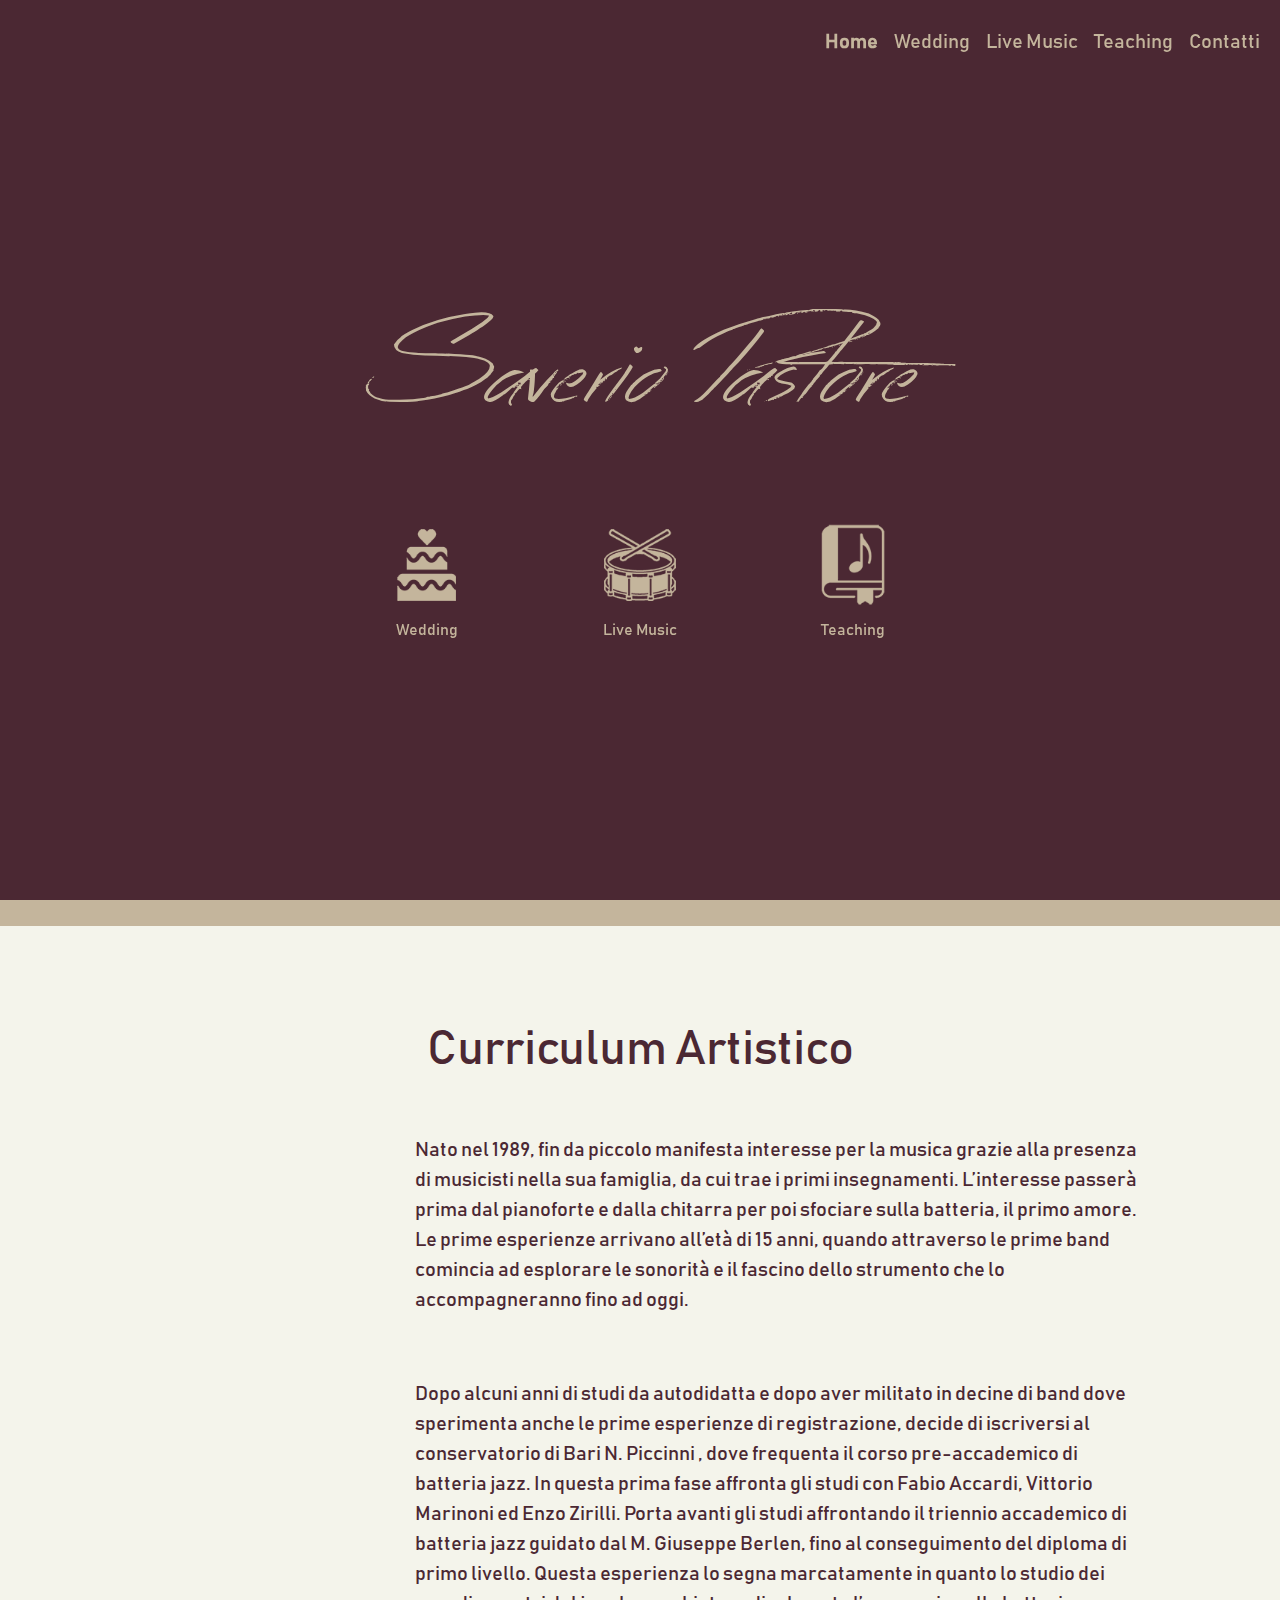
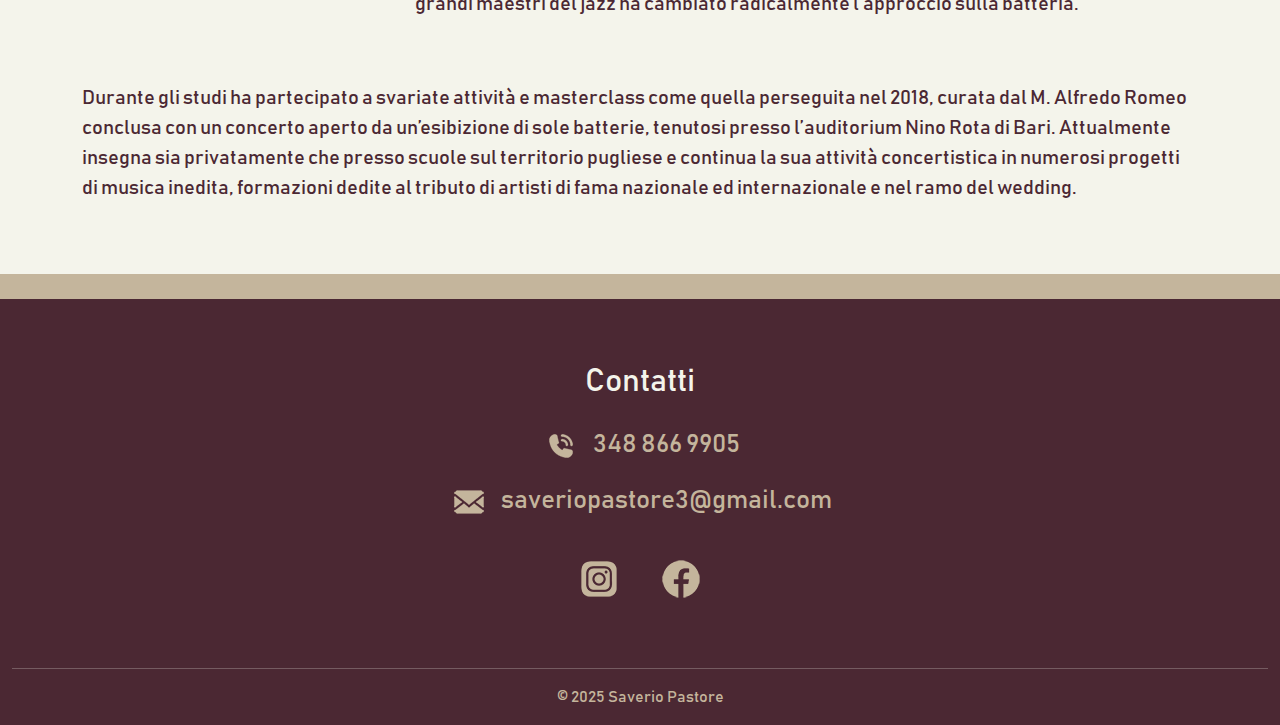
==== commit d65d624b: "sezione live music responsiva" ====
--- a/index.html
+++ b/index.html
@@ -145,14 +145,14 @@
       <div class="bg-3 striscia"></div>
 
       <!-- CURRICULUM ARTISTICO -->
-      <section
-        class="container section-white-custom mt-md-5"
-        data-aos="fade-up"
-        data-aos-duration="3000"
-      >
+      <section class="container section-white-custom mt-md-5">
         <h2 class="section-title p-5">Curriculum Artistico</h2>
         <div class="row px-5 px-md-0">
-          <div class="col-12 col-md-3 mb-5 mb-md-0">
+          <div
+            class="col-12 col-md-3 mb-5 mb-md-0"
+            data-aos="fade-right"
+            data-aos-duration="3000"
+          >
             <img src="./media/cv.jpg" alt="" class="img-fluid rounded" />
           </div>
           <div class="col-12 col-md-8 ms-md-5">
--- a/style.css
+++ b/style.css
@@ -181,6 +181,10 @@
 }
 
 /* WEDDING */
+.loghi-marks {
+  width: 10rem;
+}
+
 .marks-video {
   width: 80%;
 }
@@ -196,7 +200,11 @@
 
 /* LIVE MUSIC */
 .shadow-custom {
-  box-shadow: 0px 0px 0px 2px, var(--color-primary-transparent2) 0px 0px 0px 4px;
+  box-shadow: 0px 0px 0px 1px, var(--color-primary) 0px 0px 0px 2px;
+}
+
+.img-cont-custom {
+  height: 20rem;
 }
 
 /* FOOTER */
@@ -233,6 +241,7 @@
     border-radius: 0px;
     backdrop-filter: blur(7px);
     background-color: var(--color-primary-transparent);
+    max-height: fit-content;
   }
 
   .mobile-opacity {
@@ -268,6 +277,11 @@
     font-size: 1rem;
   }
 
+  /* LIVE MUSIC */
+  .img-cont-custom {
+    height: auto;
+  }
+
   /* FOOTER */
   .logo-footer {
     width: 30px;
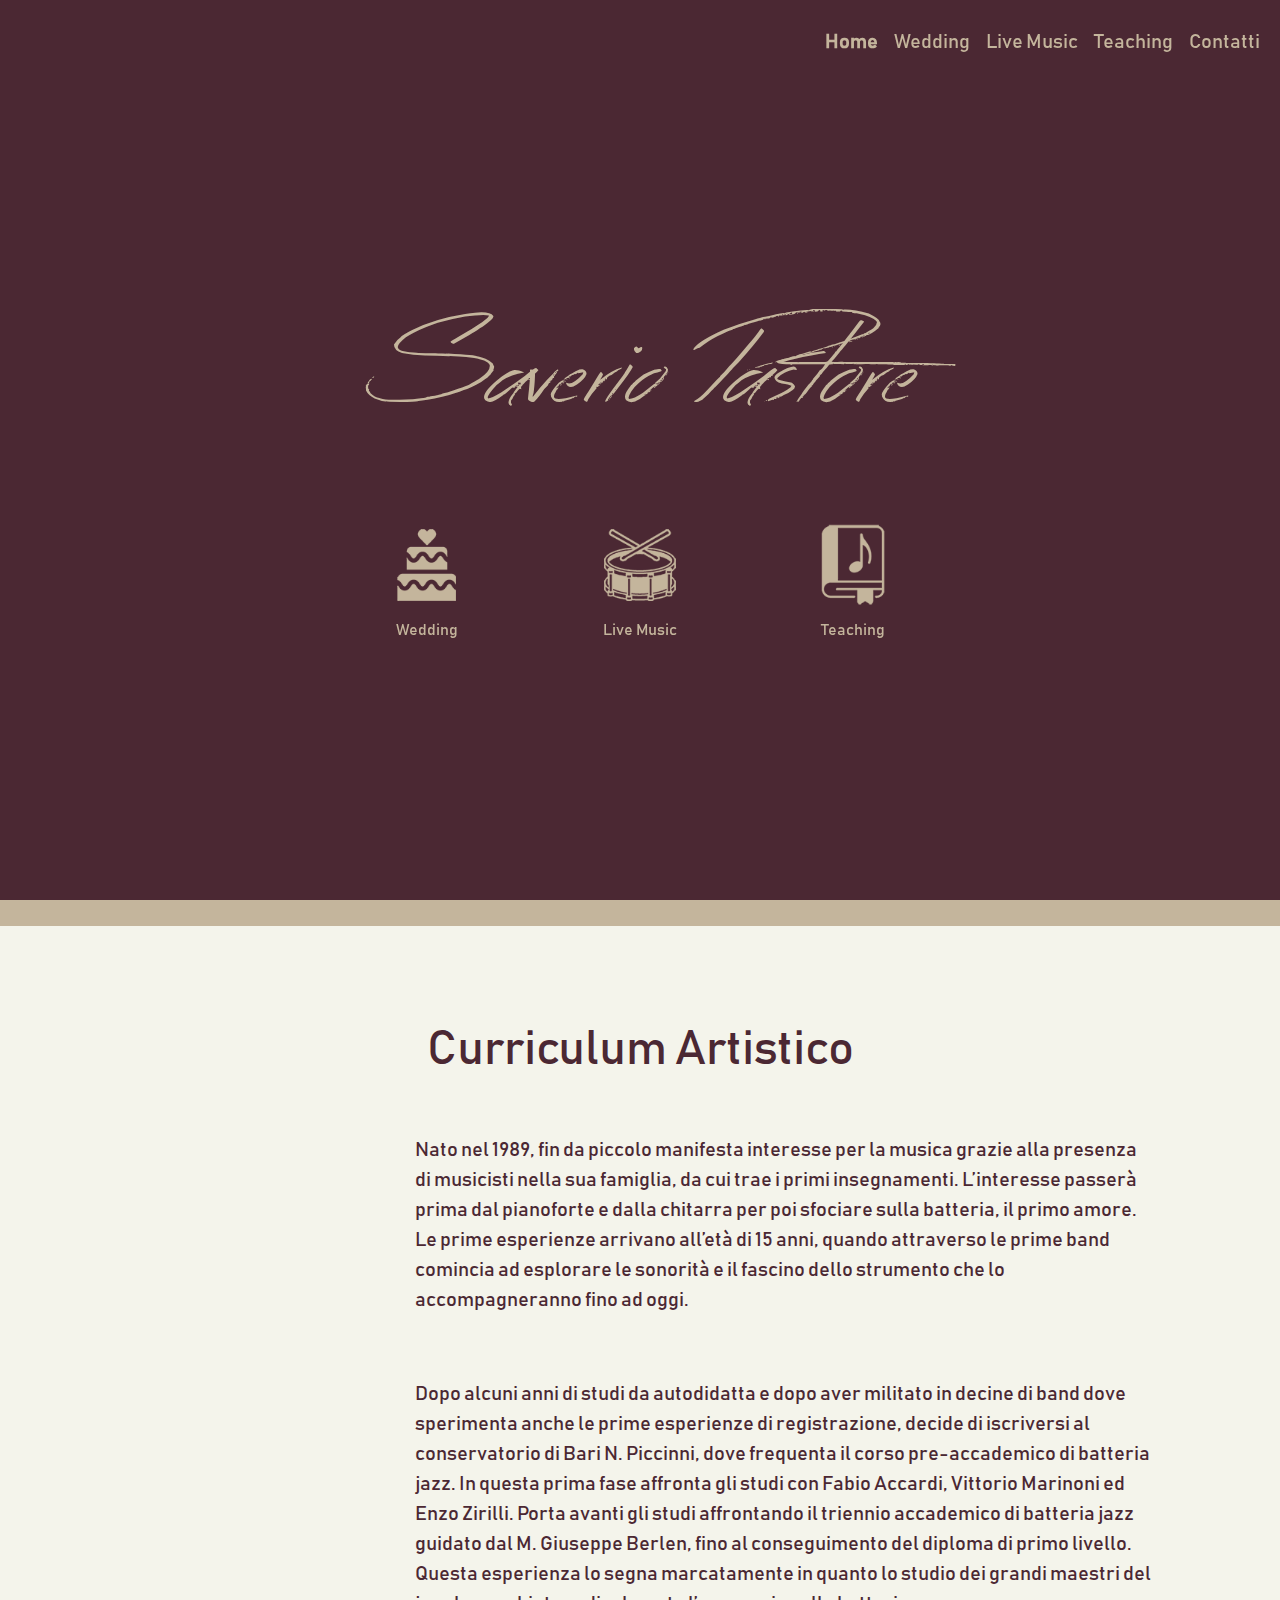
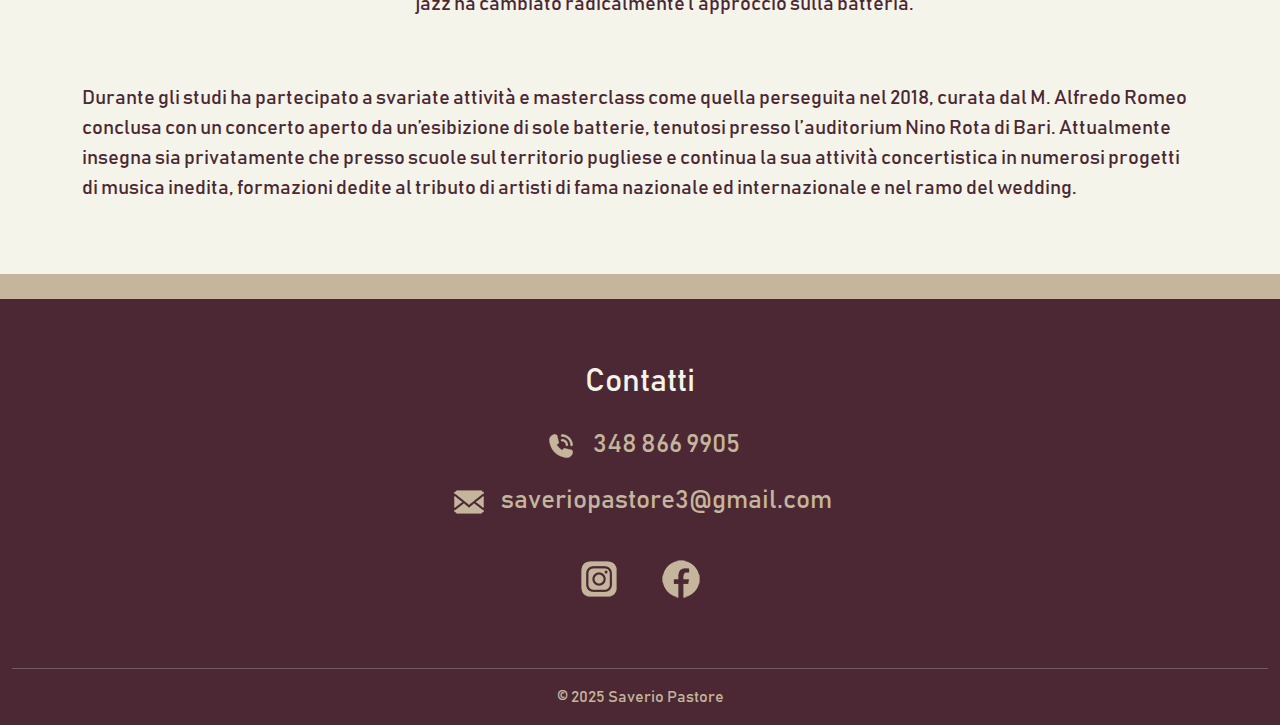
==== commit 8d7916fc: "corretto refuso cv e ridimensionamento loghi header smartphone" ====
--- a/index.html
+++ b/index.html
@@ -170,8 +170,8 @@
               Dopo alcuni anni di studi da autodidatta e dopo aver militato in
               decine di band dove sperimenta anche le prime esperienze di
               registrazione, decide di iscriversi al conservatorio di Bari N.
-              Piccinni , dove frequenta il corso pre-accademico di batteria
-              jazz. In questa prima fase affronta gli studi con Fabio Accardi,
+              Piccinni, dove frequenta il corso pre-accademico di batteria jazz.
+              In questa prima fase affronta gli studi con Fabio Accardi,
               Vittorio Marinoni ed Enzo Zirilli. Porta avanti gli studi
               affrontando il triennio accademico di batteria jazz guidato dal M.
               Giuseppe Berlen, fino al conseguimento del diploma di primo
--- a/style.css
+++ b/style.css
@@ -185,8 +185,24 @@
   width: 10rem;
 }
 
+.contatti-custom {
+  color: var(--color-primary);
+}
+
+.contatti-custom:hover {
+  color: var(--color-accent);
+}
+
 .marks-video {
   width: 80%;
+}
+
+.w-logo {
+  width: 30px;
+}
+
+.font-custom {
+  font-size: 0.8rem;
 }
 
 /* TEACHING */
@@ -256,15 +272,15 @@
 
   /* HEADER */
   .title-header {
-    font-size: 4rem;
+    font-size: 3rem;
   }
 
   .logo-custom {
-    width: 7rem;
+    width: 5.5rem;
   }
 
   .title-logo {
-    font-size: 1.2rem;
+    font-size: 1rem;
     width: 100px;
   }
 
